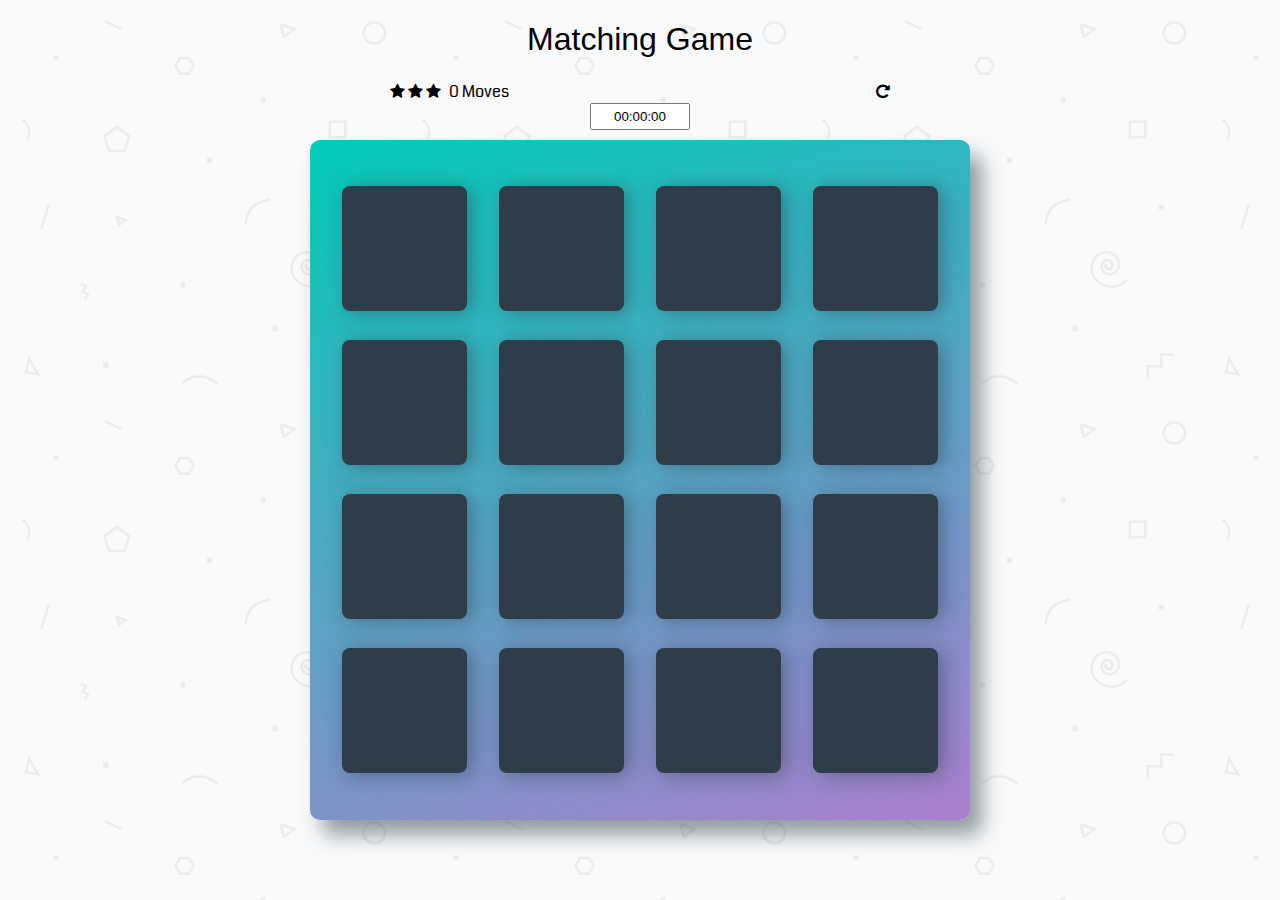
==== Memory Game/fend-project-memory-game-master/index.html @ 6724a47e "Commiting memory game project" ====
<!doctype html>
<html lang="en">

<head>
    <meta charset="utf-8">
    <title>Matching Game</title>
    <meta name="description" content="">
    <link rel="stylesheet prefetch" href="https://maxcdn.bootstrapcdn.com/font-awesome/4.6.1/css/font-awesome.min.css">
    <link rel="stylesheet prefetch" href="https://fonts.googleapis.com/css?family=Coda">
    <link rel="stylesheet" href="css/app.css">
</head>

<body>

    <div class="container">
        <header>
            <h1>Matching Game</h1>
        </header>

        <section class="score-panel">
            <ul class="stars">
                <li><i class="fa fa-star"></i></li>
                <li><i class="fa fa-star"></i></li>
                <li><i class="fa fa-star"></i></li>
            </ul>

            <span class="moves">3</span> Moves

            <div class="restart">
                <i class="fa fa-repeat"></i>
            </div>
            <div style="margin: auto; text-align: center;">

                <input type="text" id="timer" />

            </div>
        </section>

        <ul class="deck">
            <li class="card">
                <i class="fa fa-diamond"></i>
            </li>
            <li class="card">
                <i class="fa fa-paper-plane-o"></i>
            </li>
            <li class="card">
                <i class="fa fa-anchor"></i>
            </li>
            <li class="card">
                <i class="fa fa-bolt"></i>
            </li>
            <li class="card">
                <i class="fa fa-cube"></i>
            </li>
            <li class="card">
                <i class="fa fa-anchor"></i>
            </li>
            <li class="card">
                <i class="fa fa-leaf"></i>
            </li>
            <li class="card">
                <i class="fa fa-bicycle"></i>
            </li>
            <li class="card">
                <i class="fa fa-diamond"></i>
            </li>
            <li class="card">
                <i class="fa fa-bomb"></i>
            </li>
            <li class="card">
                <i class="fa fa-leaf"></i>
            </li>
            <li class="card">
                <i class="fa fa-bomb"></i>
            </li>
            <li class="card">
                <i class="fa fa-bolt"></i>
            </li>
            <li class="card">
                <i class="fa fa-bicycle"></i>
            </li>
            <li class="card">
                <i class="fa fa-paper-plane-o"></i>
            </li>
            <li class="card">
                <i class="fa fa-cube"></i>
            </li>
        </ul>
    </div>
    <div id="myModal" class="modal">

        <!-- Modal content -->
        <div class="modal-content">
            <span class="close">&times;</span>
            <h1>
                <p class="congrats_message">Congratulations! You Won!</p>
            </h1>
            <p id="score-card"></p>
            <button id='play-button'>Play again</button>
        </div>

    </div>

    <script src="js/app.js"></script>
</body>

</html>
---- Memory Game/fend-project-memory-game-master/css/app.css ----
html {
    box-sizing: border-box;
}

*,
*::before,
*::after {
    box-sizing: inherit;
}

html,
body {
    width: 100%;
    height: 100%;
    margin: 0;
    padding: 0;
}

body {
    background: #ffffff url('../img/geometry2.png');
    /* Background pattern from Subtle Patterns */
    font-family: 'Coda', cursive;
}

.container {
    display: flex;
    justify-content: center;
    align-items: center;
    flex-direction: column;
}

h1 {
    font-family: 'Open Sans', sans-serif;
    font-weight: 300;
}


/*
 * Styles for the deck of cards
 */

.deck {
    width: 660px;
    min-height: 680px;
    background: linear-gradient(160deg, #02ccba 0%, #aa7ecd 100%);
    padding: 32px;
    border-radius: 10px;
    box-shadow: 12px 15px 20px 0 rgba(46, 61, 73, 0.5);
    display: flex;
    flex-wrap: wrap;
    justify-content: space-between;
    align-items: center;
    margin: 0 0 3em;
}

.deck .card {
    height: 125px;
    width: 125px;
    background: #2e3d49;
    font-size: 0;
    color: #ffffff;
    border-radius: 8px;
    cursor: pointer;
    display: flex;
    justify-content: center;
    align-items: center;
    box-shadow: 5px 2px 20px 0 rgba(46, 61, 73, 0.5);
}

.deck .card.open {
    transform: rotateY(0);
    background: #02b3e4;
    cursor: default;
}

.deck .card.show {
    font-size: 33px;
}

.deck .card.match {
    cursor: default;
    background: #02ccba;
    font-size: 33px;
}

.deck .card.mismatch {
    cursor: default;
    background: red;
    font-size: 33px;
}


/*
 * Styles for the Score Panel
 */

.score-panel {
    text-align: left;
    width: 500px;
    margin-bottom: 10px;
}

.score-panel .stars {
    margin: 0;
    padding: 0;
    display: inline-block;
    margin: 0 5px 0 0;
}

.score-panel .stars li {
    list-style: none;
    display: inline-block;
}

.score-panel .restart {
    float: right;
    cursor: pointer;
}

.modal {
    display: none;
    /* Hidden by default */
    position: fixed;
    /* Stay in place */
    z-index: 1;
    /* Sit on top */
    padding-top: 100px;
    /* Location of the box */
    left: 0;
    top: 0;
    width: 100%;
    /* Full width */
    height: 100%;
    /* Full height */
    overflow: auto;
    /* Enable scroll if needed */
    background-color: rgb(0, 0, 0);
    /* Fallback color */
    background-color: rgba(0, 0, 0, 0.4);
    /* Black w/ opacity */
}


/* Modal Content */

.modal-content {
    background-color: #fefefe;
    margin: auto;
    padding: 20px;
    border: 1px solid #888;
    width: 80%;
    height: 80%;
    text-align: center;
}


/* The Close Button */

.close {
    color: #aaaaaa;
    float: right;
    font-size: 28px;
    font-weight: bold;
}

.close:hover,
.close:focus {
    color: #000;
    text-decoration: none;
    cursor: pointer;
}

.congrats_message {
    font-family: sans-serif;
    color: black;
    font-weight: bolder
}

#score-card {
    font-family: sans-serif;
    color: black;
    font-weight: lighter;
}

#play-button {
    font-family: sans-serif;
    font-size: 20px;
    border-radius: 25px;
    color: white;
    background-color: darkcyan;
}

#timer {
    text-align: center;
    font-size: padding: 5px;
    width: 100px;
    height: 27px;
    margin: auto;
}
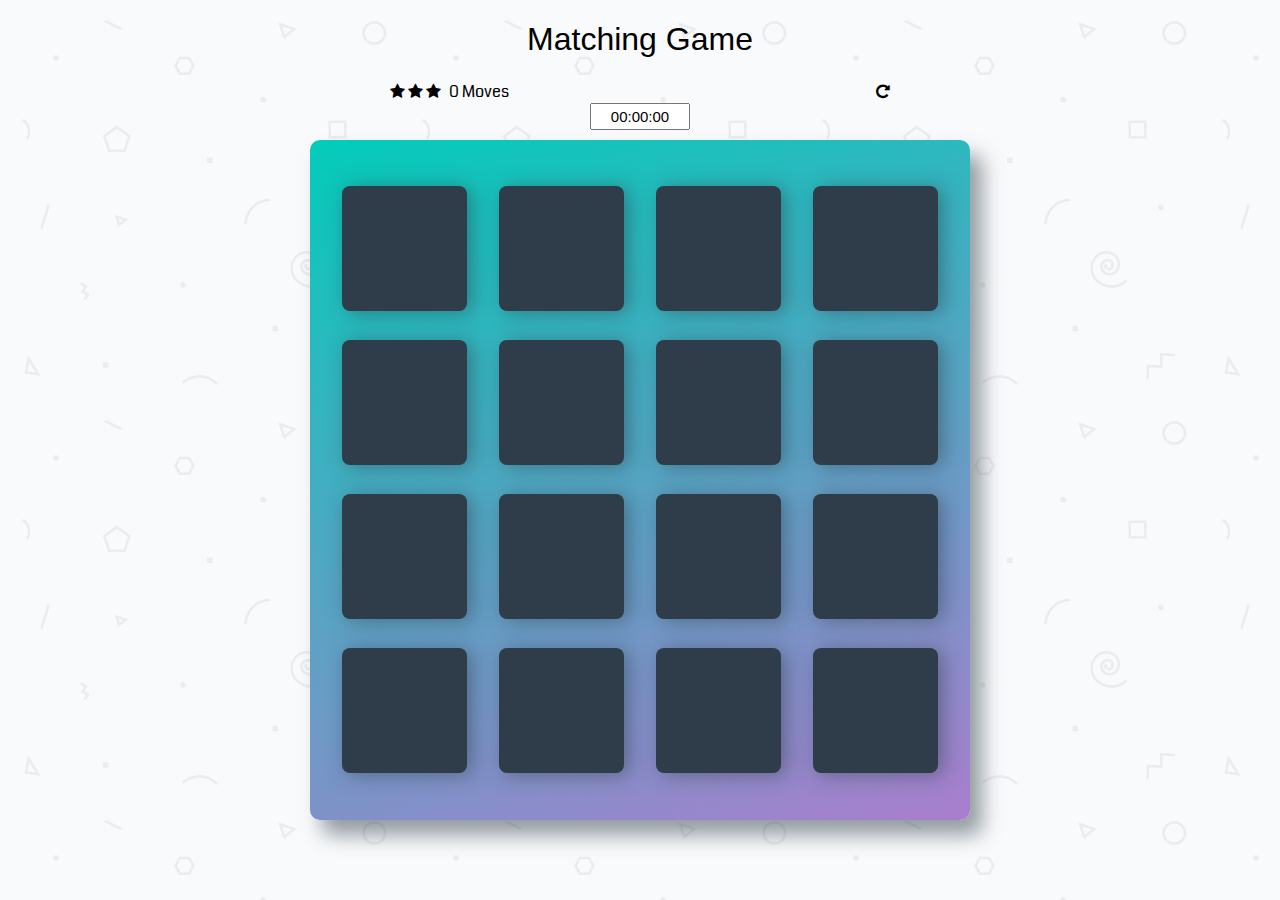
==== commit 6a4b4687: "Incorporating comments" ====
--- a/Memory Game/fend-project-memory-game-master/index.html
+++ b/Memory Game/fend-project-memory-game-master/index.html
@@ -29,10 +29,8 @@
             <div class="restart">
                 <i class="fa fa-repeat"></i>
             </div>
-            <div style="margin: auto; text-align: center;">
-
+            <div class="timer-box">
                 <input type="text" id="timer" />
-
             </div>
         </section>
 
--- a/Memory Game/fend-project-memory-game-master/css/app.css
+++ b/Memory Game/fend-project-memory-game-master/css/app.css
@@ -192,8 +192,14 @@
 
 #timer {
     text-align: center;
-    font-size: padding: 5px;
+    font-size: 15px;
+    padding: 5px;
     width: 100px;
     height: 27px;
     margin: auto;
+}
+
+.timer-box {
+    margin: auto;
+    text-align: center;
 }